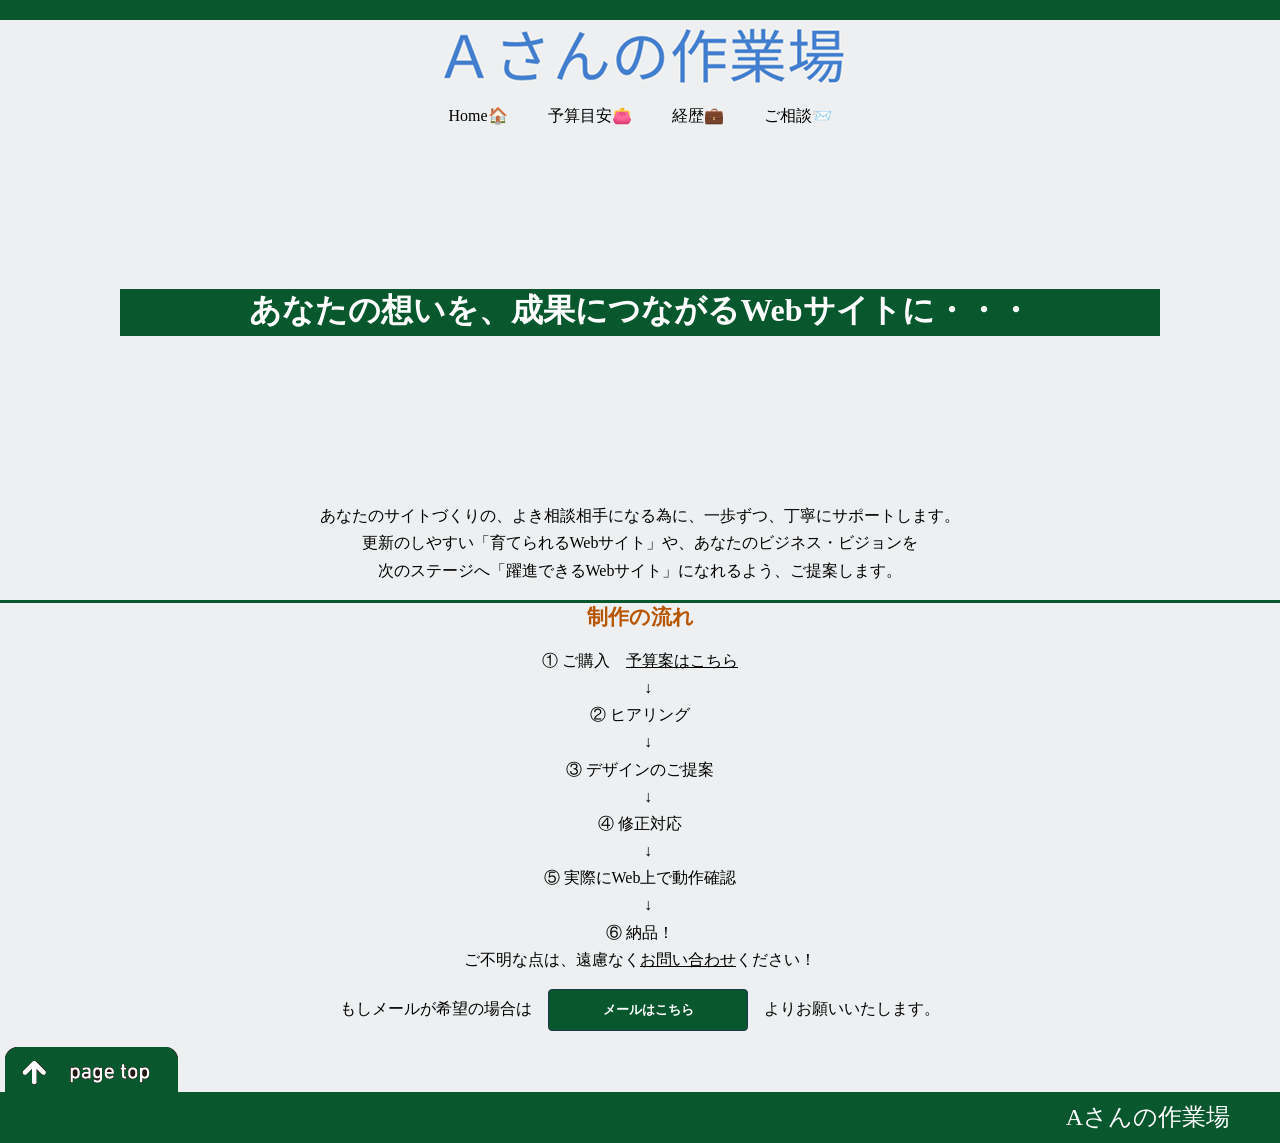
==== HTML_INDIVIDUAL_EXERCISE/index.html @ 6c1e4442 "Clean history" ====
<!DOCTYPE html>
<html>
<!--
⡀⡀⡀⡀⡀⡀⡀⡀⡀⡀⡀⡀⡀⡀⡀⡀⡀⡀⡀⡀⡀⡀⡀⡀⡀⡀⡀⡀⣄⡀⡀⡀⡀⡀⡀⡀⡀⡀⡀⡀⡀⡀⡀⡀⡀⡀⡀⡀⡀⡀⡀⡀⡀⡀⡀⡀⡀⡀⡀⡀⡀⡀⡀⡀⡀⡀⡀⡀⡀⡀⡀⡀⡀⡀⡀⡀⡀⡀⡀⡀⡀⡀⡀⡀⡀⡀⡀⡀⡀⡀⡀⡀⡀⡀⡀⡀⡀⡀⡀⡀⡀⡀⡀⡀⡀⡀⡀⡀⡀⡀⡀⡀⡀⡀⡀⡀⡀⡀
⣤⣤⡀⡀⡀⡀⡀⡀⡀⡀⡀⡀⡀⡀⡀⡀⡀⡀⡀⡀⡀⡀⡀⡀⡀⡀⣴⣄⠹⣷⡀⡀⡀⡀⡀⡀⢲⣶⡀⡀⡀⡀⡀⡀⡀⡀⡀⡀⡀⡀⡀⡀⡀⡀⡀⡀⡀⡀⣰⣷⡀⡀⡀⡀⡀⡀⡀⡀⡀⡀⡀⡀⢸⣿⡀⡀⡀⡀⣠⠈⢿⣆⡀⡀⡀⡀⡀⡀⡀⡀⡀⢿⣧⡀⡀⡀⡀⡀⡀⡀⡀⡀⡀⡀⡀⡀⡀⡀⡀⡀⡀⡀⡀⡀⡀⡀⡀⡀
⣿⣿⡀⡀⡀⡀⡀⡀⡀⡀⡀⡀⡀⡀⡀⡀⡀⢸⣿⣿⣿⣿⣿⣿⣿⡷⡀⢻⣦⠈⡀⡀⡀⡀⡀⡀⠈⣿⡀⡀⡀⡀⡀⡀⡀⡀⡀⡀⡀⡀⡀⡀⡀⡀⡀⡀⡀⣴⡿⠁⡀⡀⡀⡀⡀⡀⡀⡀⡀⡀⡀⡀⣿⣇⣀⣠⡀⡀⠈⣿⡄⠛⡀⡀⡀⡀⡀⡀⡀⡀⡀⡀⣿⣆⣀⣤⣶⣿⠄⡀⡀⡀⡀⡀⣶⡆⡀⡀⡀⡀⡀⡀⡀⢀⡀⡀⡀⡀
⣿⣿⡀⡀⡀⡀⡀⡀⡀⡀⡀⡀⡀⡀⡀⡀⡀⡀⡀⡀⢀⣴⡿⠋⡀⡀⡀⡀⡀⡀⡀⡀⡀⡀⡀⡀⡀⢻⣧⡀⡀⡀⣀⣤⡀⡀⡀⡀⡀⡀⡀⡀⡀⡀⡀⣠⣿⠟⡀⡀⡀⡀⡀⡀⡀⡀⡀⡀⠿⠿⠿⢿⣿⠛⠛⠉⡀⡀⡀⡀⡀⡀⡀⡀⡀⡀⠰⣶⣶⣶⣾⣿⠿⣿⡟⠉⡀⡀⡀⡀⡀⡀⡀⡀⣿⡇⡀⡀⡀⡀⡀⡀⡀⢿⣷⡀⡀⡀
⣿⣿⡀⡀⡀⡀⡀⡀⡀⡀⡀⡀⡀⡀⡀⡀⡀⡀⡀⡀⠈⠁⡀⡀⡀⡀⡀⡀⡀⡀⡀⡀⡀⡀⡀⡀⡀⡀⣿⣤⣾⣿⠟⠋⠁⡀⡀⡀⡀⡀⡀⡀⡀⣠⣾⠟⡀⡀⡀⡀⡀⡀⡀⡀⡀⡀⡀⡀⡀⡀⡀⣾⡏⡀⡀⣀⣤⣤⣶⣶⣶⡀⡀⡀⡀⡀⡀⡀⡀⡀⡀⡀⡀⠘⣿⡄⡀⡀⡀⡀⡀⡀⡀⡀⣿⡇⡀⡀⡀⡀⡀⡀⡀⡀⢻⣷⡀⡀
⣿⣿⡀⡀⡀⡀⡀⡀⡀⡀⡀⡀⡀⡀⡀⡀⡀⡀⡀⡀⡀⡀⡀⡀⡀⡀⡀⡀⡀⡀⡀⡀⡀⡀⡀⡀⣤⣿⠿⠋⡀⡀⡀⡀⡀⡀⡀⡀⡀⡀⡀⡀⡀⣿⣇⡀⡀⡀⡀⡀⡀⡀⡀⡀⡀⡀⡀⡀⡀⡀⢠⣿⡀⡀⡀⠋⠉⠁⡀⡀⡀⡀⡀⡀⡀⡀⡀⡀⡀⡀⣀⣀⣀⣀⠈⣿⣄⡀⡀⡀⡀⡀⡀⡀⣿⣧⡀⡀⡀⡀⡀⡀⡀⡀⡀⢿⣷⡀
⣿⣿⡀⡀⡀⡀⡀⡀⡀⢀⡀⡀⡀⡀⡀⡀⣰⡿⡀⡀⡀⡀⡀⡀⡀⡀⡀⡀⡀⡀⡀⡀⡀⡀⢠⣿⠛⡀⡀⡀⡀⡀⡀⡀⡀⡀⡀⡀⡀⡀⡀⡀⡀⡀⠻⣿⣄⡀⡀⡀⡀⡀⡀⡀⡀⡀⡀⡀⡀⡀⣿⠇⡀⡀⡀⡀⡀⡀⡀⡀⡀⡀⡀⡀⡀⡀⡀⡀⣾⡿⠛⠛⠛⠛⠿⢿⣿⡦⡀⡀⡀⡀⡀⡀⢸⣿⡀⡀⡀⢠⡀⡀⡀⡀⡀⡀⣿⡆
⣿⣿⡀⡀⡀⡀⡀⡀⢠⣿⠏⡀⡀⡀⡀⡀⣿⡇⡀⡀⡀⡀⡀⡀⡀⡀⡀⡀⡀⡀⡀⡀⡀⡀⣿⡇⡀⡀⡀⡀⡀⡀⡀⡀⡀⡀⡀⡀⡀⡀⡀⡀⡀⡀⡀⠈⢿⣷⡀⡀⡀⡀⡀⡀⡀⡀⡀⡀⡀⣼⡿⡀⡀⡀⣶⡀⡀⡀⡀⡀⡀⡀⡀⡀⡀⡀⡀⢸⣟⡀⡀⡀⡀⡀⡀⡀⡀⡀⡀⡀⡀⡀⡀⡀⡀⣿⣆⡀⡀⣿⠏⡀⡀⡀⡀⡀⡀⡀
⢹⣿⡀⡀⡀⡀⣀⣶⡿⠁⡀⡀⡀⡀⡀⡀⠈⠿⣷⣶⣤⣤⣤⣤⣤⣶⣶⡀⡀⡀⡀⡀⡀⡀⠻⣿⣄⣀⡀⡀⡀⡀⣀⣀⣤⡀⡀⡀⡀⡀⡀⡀⡀⡀⡀⡀⡀⠙⣿⣦⡀⡀⡀⡀⡀⡀⡀⡀⣰⣿⠁⡀⡀⡀⠹⣿⣤⣀⣀⣀⣀⣤⡀⡀⡀⡀⡀⠘⣿⣤⣀⡀⡀⡀⡀⢀⡀⡀⡀⡀⡀⡀⡀⡀⡀⠈⣿⣶⣿⠟⡀⡀⡀⡀⡀⡀⡀⡀
⡀⠙⠿⣿⣿⡿⠟⠉⡀⡀⡀⡀⡀⡀⡀⡀⡀⡀⡀⡀⠉⠉⠉⠉⠉⠉⡀⡀⡀⡀⡀⡀⡀⡀⡀⠈⠛⠛⠿⠿⠿⠿⠟⠛⠋⡀⡀⡀⡀⡀⡀⡀⡀⡀⡀⡀⡀⡀⠈⢿⠃⡀⡀⡀⡀⡀⡀⡀⠉⠃⡀⡀⡀⡀⡀⡀⠉⠛⠛⠛⠛⠉⡀⡀⡀⡀⡀⡀⡀⠉⠛⠿⠿⠿⠿⠟⡀⡀⡀⡀⡀⡀⡀⡀⡀⡀⡀⠉⠁⡀⡀⡀⡀⡀⡀⡀⡀⡀
⡀⡀⡀⡀⡀⡀⡀⡀⡀⡀⡀⡀⡀⡀⡀⡀⡀⡀⡀⡀⡀⡀⡀⡀⡀⡀⡀⡀⡀⡀⡀⡀⡀⡀⡀⡀⡀⡀⡀⡀⡀⡀⡀⡀⡀⡀⡀⡀⡀⡀⡀⡀⡀⡀⡀⡀⡀⡀⡀⡀⡀⡀⡀⡀⡀⡀⡀⡀⡀⡀⡀⡀⡀⡀⡀⡀⡀⡀⡀⡀⡀⡀⡀⡀⡀⡀⡀⡀⡀⡀⡀⡀⡀⡀⡀⡀⡀⡀⡀⡀⡀⡀⡀⡀⡀⡀⡀⡀⡀⡀⡀⡀⡀⡀⡀⡀⡀⡀
⡀⡀⡀⡀⡀⡀⡀⡀⡀⡀⡀⡀⡀⡀⡀⡀⡀⡀⡀⡀⡀⡀⡀⡀⡀⡀⡀⡀⡀⡀⡀⡀⡀⡀⡀⡀⡀⡀⡀⡀⡀⡀⡀⡀⡀⡀⡀⡀⡀⡀⡀⡀⡀⡀⡀⡀⡀⡀⡀⡀⡀⡀⡀⡀⡀⡀⡀⡀⡀⡀⡀⡀⡀⡀⡀⡀⡀⡀⡀⡀⡀⡀⡀⡀⡀⡀⡀⡀⡀⡀⡀⡀⡀⡀⡀⡀⡀⡀⡀⡀⡀⡀⡀⡀⡀⡀⡀⡀⡀⡀⡀⡀⡀⡀⡀⡀⡀⡀
-->

<head>
    <meta charset="UTF-8">
    <title>サイト作成は、Ａさんまで&#129304;</title>
    <link rel="stylesheet" href="./CSS/A-style.css">
    <link rel="icon" href="./images/favicon.ico">
</head>

<body id="top">
    <!-- ヘッダー -->
    <div class="a-top">
        <a href=" index.html"><img src="./images/a-top.png" alt="Aさんの作業場"></a>
    </div>
    <div>
        <nav class="nav">
            <li><a href="index.html">Home&#127968;</a></li>
            <li><a href="money.html">予算目安&#128091;</a></li>
            <li><a href="career.html">経歴&#128188;</a></li>
            <li><a href="consult.html">ご相談&#128232;</a></li>
        </nav>
    </div>
    <!-- ヘッダーここまで -->
    <div class="hero index">
        <h1 class="message" style="background-color:#08572d;">あなたの想いを、成果につながるWebサイトに・・・</h1>
    </div>
    <!-- メイン -->
    <main>
        <p class="top-message">
            あなたのサイトづくりの、よき相談相手になる為に、一歩ずつ、丁寧にサポートします。<br>更新のしやすい「育てられるWebサイト」や、あなたのビジネス・ビジョンを<br>次のステージへ「躍進できるWebサイト」になれるよう、ご提案します。
        </p>
        <div class="explanation">
            <h3>制作の流れ</h3>
            <p>① ご購入　<u><a href="money.html">予算案はこちら</a></u><br>
                　↓<br>
                ② ヒアリング<br>
                　↓<br>
                ③ デザインのご提案<br>
                　↓<br>
                ④ 修正対応<br>
                　↓<br>
                ⑤ 実際にWeb上で動作確認<br>
                　↓<br>
                ⑥ 納品！<br>
                ご不明な点は、遠慮なく<u><a href="consult.html">お問い合わせ</a></u>ください！</p>
            <p>もしメールが希望の場合は　<a href="mailto:tentative@example.com"
                    style="background-color:#08572d;border:1px solid #1e3650;border-radius:4px;color:#ffffff;display:inline-block;font-family:sans-serif;font-size:13px;font-weight:bold;line-height:40px;text-align:center;text-decoration:none;width:200px;-webkit-text-size-adjust:none;">メールはこちら</a>　よりお願いいたします。
            </p>
        </div>
    </main>
    <!-- メインここまで -->

    <!-- フッター -->
    <footer>
        <div class="gotop">
            <a href="#top"><img src="images/junp.png" alt="トップページへ戻る"></a>
        </div>
        <p class="copyright">Aさんの作業場</p>
    </footer>
    <!-- フッターここまで -->
</body>

</html>
---- HTML_INDIVIDUAL_EXERCISE/CSS/A-style.css ----
/* すべてのページに適応される設定 */
html {
    font-size: 16px;
    font-family: YuGothic;
}

* {
    box-sizing: border-box;
    background-color: #edeff0;
}

body {
    margin: 0 0 0 0;
}

p,
li,
td {
    line-height: 1.7;
}

a:link {
    color: rgb(0, 0, 0);
    text-decoration: none;
}

a:visited {
    color: rgb(0, 0, 0);
    text-decoration: none;
}

a:hover {
    color: #08572d;
    text-decoration: underline;
}

a:active {
    color: #08572d;
    text-decoration: underline;
}

/* すべてのページに適応 - ヘッダー */
.a-top {
    margin: 0 0 0 0;
    border-top: 20px solid #08572d;
    padding-top: 5px;
    padding-bottom: 0;
    text-align: center;
}

.nav {
    margin: 0 0 0 0;
    padding: 10px;
    list-style-type: none;
    display: flex;
    justify-content: center;
    gap: 40px;
}

/* すべてのページに適応 - ヒーロー */
.hero {
    padding: 20px 0;
    background-repeat: no-repeat;
    background-position: center;
    background-size: cover;
    color: #FFFFFF;
    text-align: center;
}

.hero.index {
    color: #ffffff;
    padding: 30px 0;
    background-image: url(../images/hero-index.jpg);
}

.hero.money {
    background-image: url(../images/hero-money.jpg);
}

.hero.career {
    background-image: url(../images/hero-career.jpg);
}

.hero.consult {
    background-image: url(../images/hero-consult.jpg);
}

.hero.send {
    background-image: url(../images/Thankyou.png);
}

/* すべてのページに適応 ‐ メイン */
.message {
    margin: 120px;
    padding-bottom: 3px;
}

main h3 {
    margin: 10px 0 0 0;
    border-top: 3px solid #08572d;
    padding: 0 0 0 0;
    color: #b75500;
    font-size: 1.3rem;
}

.Note {
    font-size: 0.6rem;
    text-align: right;
}

/* すべてのページに適応 ‐ フッター */
.gotop {
    text-align: left;
    margin-left: 5px;
    display: flex;
    height: 40px;
}

.copyright {
    margin-top: 5px;
    margin-bottom: 0;
    padding-top: 5px;
    padding-bottom: 5px;
    padding-right: 50PX;
    background-color: #08572d;
    color: #FFFFFF;
    text-align: right;
    font-size: 1.5rem;
}

/* 個別スタイル */

/* index.html */
.top-message {
    text-align: center;
}

.explanation {
    text-align: center;
}

/* career.html */
.careere-table {
    width: 1000px;
    height: 400px;
    display: flex;
    align-items: center;
    justify-content: center;
    margin-left: auto;
    margin-right: auto;
}

.careerexplanation {
    border-collapse: collapse;
    text-align: left;
}

.careerexplanation th,
.careerexplanation td {
    border: 2px solid #08572d;
    padding: 30px;
}

.careerexplanation th {
    width: 300px;
    text-align: center;
    vertical-align: middle;
    padding: 10px;
}

/* send.html */
.sendcomment {
    margin: 10px 0 0 0;
    border-top: 3px solid #08572d;
    padding: 0 0 0 0;
    color: #000000;
    font-size: 1.1rem;
    text-align: center;
}

/* consult.html */
form {
    margin: 0 auto;
    max-width: 640px;
}

input {
    border: 2px #08572d solid;
}

input[type="text"],
textarea {
    padding: 6px;
    width: 100%;
    font-size: 1rem;
}

input[type="submit"] {
    border: none;
    padding: 20px;
    width: 200px;
    background-color: #08572d;
    color: #ffffff;
    font-size: 1rem;
}

textarea {
    border: 2px #08572d solid;
    height: 140px;
}

.submit {
    text-align: center;
}

.supplement {
    font-size: 0.8rem;
}

.select {
    border: 2px #08572d solid;
}

/* money.html */
.items {
    display: grid;
    grid-template-columns: 1fr 1fr;
    gap: 20px;
}

span.amount {
    color: #dc7602;
}

.Budgetinformation {
    width: 800px;
    margin-left: auto;
    margin-right: auto;
    font-weight: bold;
}
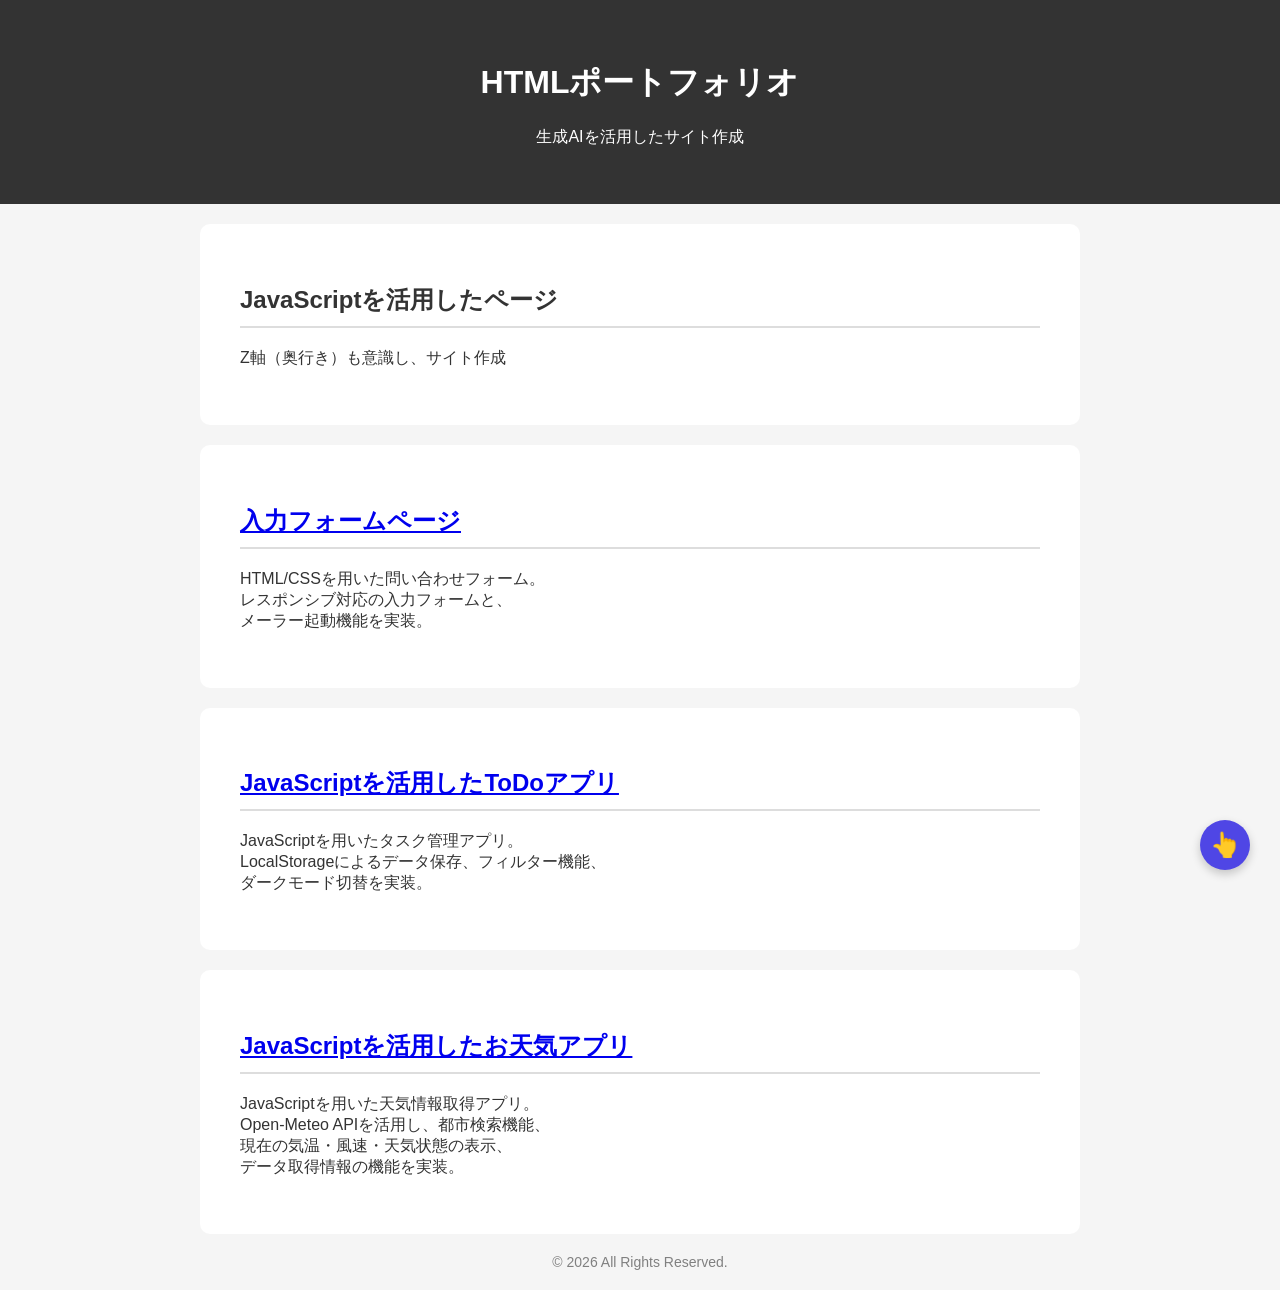
==== commit 09859465: "HTMLデータ変更" ====
--- a/HTML_INDIVIDUAL_EXERCISE/index.html
+++ b/HTML_INDIVIDUAL_EXERCISE/index.html
@@ -1,78 +1,54 @@
 <!DOCTYPE html>
-<html>
-<!--
-⡀⡀⡀⡀⡀⡀⡀⡀⡀⡀⡀⡀⡀⡀⡀⡀⡀⡀⡀⡀⡀⡀⡀⡀⡀⡀⡀⡀⣄⡀⡀⡀⡀⡀⡀⡀⡀⡀⡀⡀⡀⡀⡀⡀⡀⡀⡀⡀⡀⡀⡀⡀⡀⡀⡀⡀⡀⡀⡀⡀⡀⡀⡀⡀⡀⡀⡀⡀⡀⡀⡀⡀⡀⡀⡀⡀⡀⡀⡀⡀⡀⡀⡀⡀⡀⡀⡀⡀⡀⡀⡀⡀⡀⡀⡀⡀⡀⡀⡀⡀⡀⡀⡀⡀⡀⡀⡀⡀⡀⡀⡀⡀⡀⡀⡀⡀⡀⡀
-⣤⣤⡀⡀⡀⡀⡀⡀⡀⡀⡀⡀⡀⡀⡀⡀⡀⡀⡀⡀⡀⡀⡀⡀⡀⡀⣴⣄⠹⣷⡀⡀⡀⡀⡀⡀⢲⣶⡀⡀⡀⡀⡀⡀⡀⡀⡀⡀⡀⡀⡀⡀⡀⡀⡀⡀⡀⡀⣰⣷⡀⡀⡀⡀⡀⡀⡀⡀⡀⡀⡀⡀⢸⣿⡀⡀⡀⡀⣠⠈⢿⣆⡀⡀⡀⡀⡀⡀⡀⡀⡀⢿⣧⡀⡀⡀⡀⡀⡀⡀⡀⡀⡀⡀⡀⡀⡀⡀⡀⡀⡀⡀⡀⡀⡀⡀⡀⡀
-⣿⣿⡀⡀⡀⡀⡀⡀⡀⡀⡀⡀⡀⡀⡀⡀⡀⢸⣿⣿⣿⣿⣿⣿⣿⡷⡀⢻⣦⠈⡀⡀⡀⡀⡀⡀⠈⣿⡀⡀⡀⡀⡀⡀⡀⡀⡀⡀⡀⡀⡀⡀⡀⡀⡀⡀⡀⣴⡿⠁⡀⡀⡀⡀⡀⡀⡀⡀⡀⡀⡀⡀⣿⣇⣀⣠⡀⡀⠈⣿⡄⠛⡀⡀⡀⡀⡀⡀⡀⡀⡀⡀⣿⣆⣀⣤⣶⣿⠄⡀⡀⡀⡀⡀⣶⡆⡀⡀⡀⡀⡀⡀⡀⢀⡀⡀⡀⡀
-⣿⣿⡀⡀⡀⡀⡀⡀⡀⡀⡀⡀⡀⡀⡀⡀⡀⡀⡀⡀⢀⣴⡿⠋⡀⡀⡀⡀⡀⡀⡀⡀⡀⡀⡀⡀⡀⢻⣧⡀⡀⡀⣀⣤⡀⡀⡀⡀⡀⡀⡀⡀⡀⡀⡀⣠⣿⠟⡀⡀⡀⡀⡀⡀⡀⡀⡀⡀⠿⠿⠿⢿⣿⠛⠛⠉⡀⡀⡀⡀⡀⡀⡀⡀⡀⡀⠰⣶⣶⣶⣾⣿⠿⣿⡟⠉⡀⡀⡀⡀⡀⡀⡀⡀⣿⡇⡀⡀⡀⡀⡀⡀⡀⢿⣷⡀⡀⡀
-⣿⣿⡀⡀⡀⡀⡀⡀⡀⡀⡀⡀⡀⡀⡀⡀⡀⡀⡀⡀⠈⠁⡀⡀⡀⡀⡀⡀⡀⡀⡀⡀⡀⡀⡀⡀⡀⡀⣿⣤⣾⣿⠟⠋⠁⡀⡀⡀⡀⡀⡀⡀⡀⣠⣾⠟⡀⡀⡀⡀⡀⡀⡀⡀⡀⡀⡀⡀⡀⡀⡀⣾⡏⡀⡀⣀⣤⣤⣶⣶⣶⡀⡀⡀⡀⡀⡀⡀⡀⡀⡀⡀⡀⠘⣿⡄⡀⡀⡀⡀⡀⡀⡀⡀⣿⡇⡀⡀⡀⡀⡀⡀⡀⡀⢻⣷⡀⡀
-⣿⣿⡀⡀⡀⡀⡀⡀⡀⡀⡀⡀⡀⡀⡀⡀⡀⡀⡀⡀⡀⡀⡀⡀⡀⡀⡀⡀⡀⡀⡀⡀⡀⡀⡀⡀⣤⣿⠿⠋⡀⡀⡀⡀⡀⡀⡀⡀⡀⡀⡀⡀⡀⣿⣇⡀⡀⡀⡀⡀⡀⡀⡀⡀⡀⡀⡀⡀⡀⡀⢠⣿⡀⡀⡀⠋⠉⠁⡀⡀⡀⡀⡀⡀⡀⡀⡀⡀⡀⡀⣀⣀⣀⣀⠈⣿⣄⡀⡀⡀⡀⡀⡀⡀⣿⣧⡀⡀⡀⡀⡀⡀⡀⡀⡀⢿⣷⡀
-⣿⣿⡀⡀⡀⡀⡀⡀⡀⢀⡀⡀⡀⡀⡀⡀⣰⡿⡀⡀⡀⡀⡀⡀⡀⡀⡀⡀⡀⡀⡀⡀⡀⡀⢠⣿⠛⡀⡀⡀⡀⡀⡀⡀⡀⡀⡀⡀⡀⡀⡀⡀⡀⡀⠻⣿⣄⡀⡀⡀⡀⡀⡀⡀⡀⡀⡀⡀⡀⡀⣿⠇⡀⡀⡀⡀⡀⡀⡀⡀⡀⡀⡀⡀⡀⡀⡀⡀⣾⡿⠛⠛⠛⠛⠿⢿⣿⡦⡀⡀⡀⡀⡀⡀⢸⣿⡀⡀⡀⢠⡀⡀⡀⡀⡀⡀⣿⡆
-⣿⣿⡀⡀⡀⡀⡀⡀⢠⣿⠏⡀⡀⡀⡀⡀⣿⡇⡀⡀⡀⡀⡀⡀⡀⡀⡀⡀⡀⡀⡀⡀⡀⡀⣿⡇⡀⡀⡀⡀⡀⡀⡀⡀⡀⡀⡀⡀⡀⡀⡀⡀⡀⡀⡀⠈⢿⣷⡀⡀⡀⡀⡀⡀⡀⡀⡀⡀⡀⣼⡿⡀⡀⡀⣶⡀⡀⡀⡀⡀⡀⡀⡀⡀⡀⡀⡀⢸⣟⡀⡀⡀⡀⡀⡀⡀⡀⡀⡀⡀⡀⡀⡀⡀⡀⣿⣆⡀⡀⣿⠏⡀⡀⡀⡀⡀⡀⡀
-⢹⣿⡀⡀⡀⡀⣀⣶⡿⠁⡀⡀⡀⡀⡀⡀⠈⠿⣷⣶⣤⣤⣤⣤⣤⣶⣶⡀⡀⡀⡀⡀⡀⡀⠻⣿⣄⣀⡀⡀⡀⡀⣀⣀⣤⡀⡀⡀⡀⡀⡀⡀⡀⡀⡀⡀⡀⠙⣿⣦⡀⡀⡀⡀⡀⡀⡀⡀⣰⣿⠁⡀⡀⡀⠹⣿⣤⣀⣀⣀⣀⣤⡀⡀⡀⡀⡀⠘⣿⣤⣀⡀⡀⡀⡀⢀⡀⡀⡀⡀⡀⡀⡀⡀⡀⠈⣿⣶⣿⠟⡀⡀⡀⡀⡀⡀⡀⡀
-⡀⠙⠿⣿⣿⡿⠟⠉⡀⡀⡀⡀⡀⡀⡀⡀⡀⡀⡀⡀⠉⠉⠉⠉⠉⠉⡀⡀⡀⡀⡀⡀⡀⡀⡀⠈⠛⠛⠿⠿⠿⠿⠟⠛⠋⡀⡀⡀⡀⡀⡀⡀⡀⡀⡀⡀⡀⡀⠈⢿⠃⡀⡀⡀⡀⡀⡀⡀⠉⠃⡀⡀⡀⡀⡀⡀⠉⠛⠛⠛⠛⠉⡀⡀⡀⡀⡀⡀⡀⠉⠛⠿⠿⠿⠿⠟⡀⡀⡀⡀⡀⡀⡀⡀⡀⡀⡀⠉⠁⡀⡀⡀⡀⡀⡀⡀⡀⡀
-⡀⡀⡀⡀⡀⡀⡀⡀⡀⡀⡀⡀⡀⡀⡀⡀⡀⡀⡀⡀⡀⡀⡀⡀⡀⡀⡀⡀⡀⡀⡀⡀⡀⡀⡀⡀⡀⡀⡀⡀⡀⡀⡀⡀⡀⡀⡀⡀⡀⡀⡀⡀⡀⡀⡀⡀⡀⡀⡀⡀⡀⡀⡀⡀⡀⡀⡀⡀⡀⡀⡀⡀⡀⡀⡀⡀⡀⡀⡀⡀⡀⡀⡀⡀⡀⡀⡀⡀⡀⡀⡀⡀⡀⡀⡀⡀⡀⡀⡀⡀⡀⡀⡀⡀⡀⡀⡀⡀⡀⡀⡀⡀⡀⡀⡀⡀⡀⡀
-⡀⡀⡀⡀⡀⡀⡀⡀⡀⡀⡀⡀⡀⡀⡀⡀⡀⡀⡀⡀⡀⡀⡀⡀⡀⡀⡀⡀⡀⡀⡀⡀⡀⡀⡀⡀⡀⡀⡀⡀⡀⡀⡀⡀⡀⡀⡀⡀⡀⡀⡀⡀⡀⡀⡀⡀⡀⡀⡀⡀⡀⡀⡀⡀⡀⡀⡀⡀⡀⡀⡀⡀⡀⡀⡀⡀⡀⡀⡀⡀⡀⡀⡀⡀⡀⡀⡀⡀⡀⡀⡀⡀⡀⡀⡀⡀⡀⡀⡀⡀⡀⡀⡀⡀⡀⡀⡀⡀⡀⡀⡀⡀⡀⡀⡀⡀⡀⡀
--->
+<html lang="ja">
 
 <head>
     <meta charset="UTF-8">
-    <title>サイト作成は、Ａさんまで&#129304;</title>
-    <link rel="stylesheet" href="./CSS/A-style.css">
-    <link rel="icon" href="./images/favicon.ico">
+    <title>HTMLポートフォリオ</title>
+    <link rel="stylesheet" href="CSS/style.css">
+    <link rel="icon"
+        href="data:image/svg+xml,<svg xmlns=%22http://www.w3.org/2000/svg%22 viewBox=%220 0 100 100%22><text y=%22.9em%22 font-size=%2290%22>💮</text></svg>">
 </head>
 
-<body id="top">
-    <!-- ヘッダー -->
-    <div class="a-top">
-        <a href=" index.html"><img src="./images/a-top.png" alt="Aさんの作業場"></a>
-    </div>
-    <div>
-        <nav class="nav">
-            <li><a href="index.html">Home&#127968;</a></li>
-            <li><a href="money.html">予算目安&#128091;</a></li>
-            <li><a href="career.html">経歴&#128188;</a></li>
-            <li><a href="consult.html">ご相談&#128232;</a></li>
-        </nav>
-    </div>
-    <!-- ヘッダーここまで -->
-    <div class="hero index">
-        <h1 class="message" style="background-color:#08572d;">あなたの想いを、成果につながるWebサイトに・・・</h1>
-    </div>
-    <!-- メイン -->
-    <main>
-        <p class="top-message">
-            あなたのサイトづくりの、よき相談相手になる為に、一歩ずつ、丁寧にサポートします。<br>更新のしやすい「育てられるWebサイト」や、あなたのビジネス・ビジョンを<br>次のステージへ「躍進できるWebサイト」になれるよう、ご提案します。
-        </p>
-        <div class="explanation">
-            <h3>制作の流れ</h3>
-            <p>① ご購入　<u><a href="money.html">予算案はこちら</a></u><br>
-                　↓<br>
-                ② ヒアリング<br>
-                　↓<br>
-                ③ デザインのご提案<br>
-                　↓<br>
-                ④ 修正対応<br>
-                　↓<br>
-                ⑤ 実際にWeb上で動作確認<br>
-                　↓<br>
-                ⑥ 納品！<br>
-                ご不明な点は、遠慮なく<u><a href="consult.html">お問い合わせ</a></u>ください！</p>
-            <p>もしメールが希望の場合は　<a href="mailto:tentative@example.com"
-                    style="background-color:#08572d;border:1px solid #1e3650;border-radius:4px;color:#ffffff;display:inline-block;font-family:sans-serif;font-size:13px;font-weight:bold;line-height:40px;text-align:center;text-decoration:none;width:200px;-webkit-text-size-adjust:none;">メールはこちら</a>　よりお願いいたします。
-            </p>
-        </div>
-    </main>
-    <!-- メインここまで -->
+<body>
+    <header>
+        <h1>HTMLポートフォリオ</h1>
+        <p>生成AIを活用したサイト作成</p>
+    </header>
 
-    <!-- フッター -->
+    <a href="#" class="back-to-top">👆</a>
+    <!-- href="#"は、ページ先頭を指す -->
+
+    <section>
+        <h2>JavaScriptを活用したページ</h2>
+        <p>Z軸（奥行き）も意識し、サイト作成</p>
+    </section>
+
+    <section>
+        <h2><a href="contact.html">入力フォームページ</a></h2>
+        <p>HTML/CSSを用いた問い合わせフォーム。<br>
+            レスポンシブ対応の入力フォームと、<br>
+            メーラー起動機能を実装。</p>
+    </section>
+
+    <section>
+        <h2><a href="todo.html">JavaScriptを活用したToDoアプリ</a></h2>
+        <p>JavaScriptを用いたタスク管理アプリ。<br>
+            LocalStorageによるデータ保存、フィルター機能、<br>
+            ダークモード切替を実装。</p>
+    </section>
+
+    <section>
+        <h2><a href="weather.html">JavaScriptを活用したお天気アプリ</a></h2>
+        <p>JavaScriptを用いた天気情報取得アプリ。<br>
+            Open-Meteo APIを活用し、都市検索機能、<br>
+            現在の気温・風速・天気状態の表示、<br>
+            データ取得情報の機能を実装。</p>
+    </section>
+
     <footer>
-        <div class="gotop">
-            <a href="#top"><img src="images/junp.png" alt="トップページへ戻る"></a>
-        </div>
-        <p class="copyright">Aさんの作業場</p>
+        &copy; 2026 All Rights Reserved.
     </footer>
-    <!-- フッターここまで -->
+
 </body>
 
 </html>
--- a/HTML_INDIVIDUAL_EXERCISE/CSS/style.css
+++ b/HTML_INDIVIDUAL_EXERCISE/CSS/style.css
@@ -0,0 +1,65 @@
+body {
+    font-family: Arial, sans-serif;
+    margin: 0;
+    background: #f5f5f5;
+    color: #333;
+}
+
+/* ヘッダー */
+header {
+    background: #333;
+    color: white;
+    padding: 40px;
+    text-align: center;
+    position: relative;
+}
+
+section {
+    padding: 40px;
+    max-width: 800px;
+    margin: auto;
+    background: white;
+    margin-top: 20px;
+    border-radius: 10px;
+}
+
+h2 {
+    border-bottom: 2px solid #ddd;
+    padding-bottom: 10px;
+}
+
+/* 上部に戻るアイコン設定 */
+.back-to-top {
+    position: fixed;
+    bottom: 30px;
+    right: 30px;
+
+    width: 50px;
+    height: 50px;
+
+    background: #4f46e5;
+    color: white;
+    text-decoration: none;
+
+    display: flex;
+    justify-content: center;
+    align-items: center;
+
+    border-radius: 50%;
+    font-size: 24px;
+
+    box-shadow: 0 4px 10px rgba(0, 0, 0, 0.2);
+    transition: 0.3s;
+}
+
+.back-to-top:hover {
+    opacity: 0.8;
+}
+
+/* フッター */
+footer {
+    text-align: center;
+    padding: 20px;
+    font-size: 14px;
+    color: gray;
+}
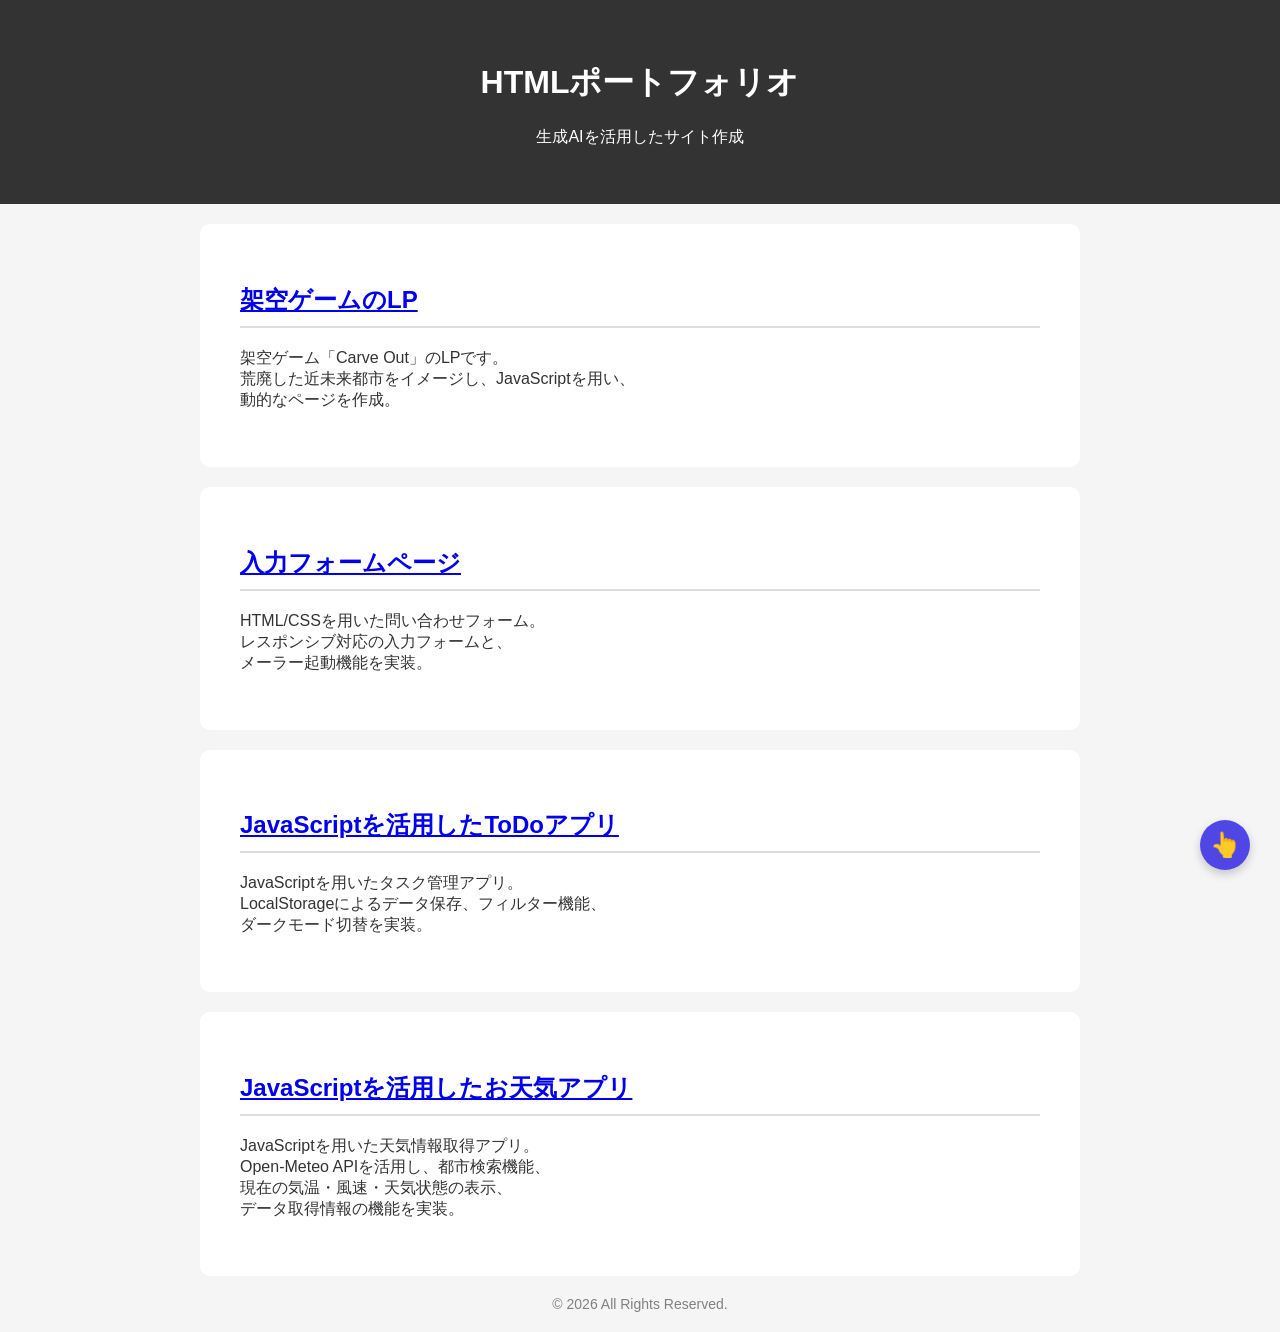
==== commit b6dc9a1c: "HTMLデータ変更" ====
--- a/HTML_INDIVIDUAL_EXERCISE/index.html
+++ b/HTML_INDIVIDUAL_EXERCISE/index.html
@@ -19,8 +19,11 @@
     <!-- href="#"は、ページ先頭を指す -->
 
     <section>
-        <h2>JavaScriptを活用したページ</h2>
-        <p>Z軸（奥行き）も意識し、サイト作成</p>
+        <h2><a href="game-lp.html">架空ゲームのLP</a></h2>
+        <p>架空ゲーム「Carve Out」のLPです。<br>
+            荒廃した近未来都市をイメージし、JavaScriptを用い、<br>
+            動的なページを作成。
+        </p>
     </section>
 
     <section>
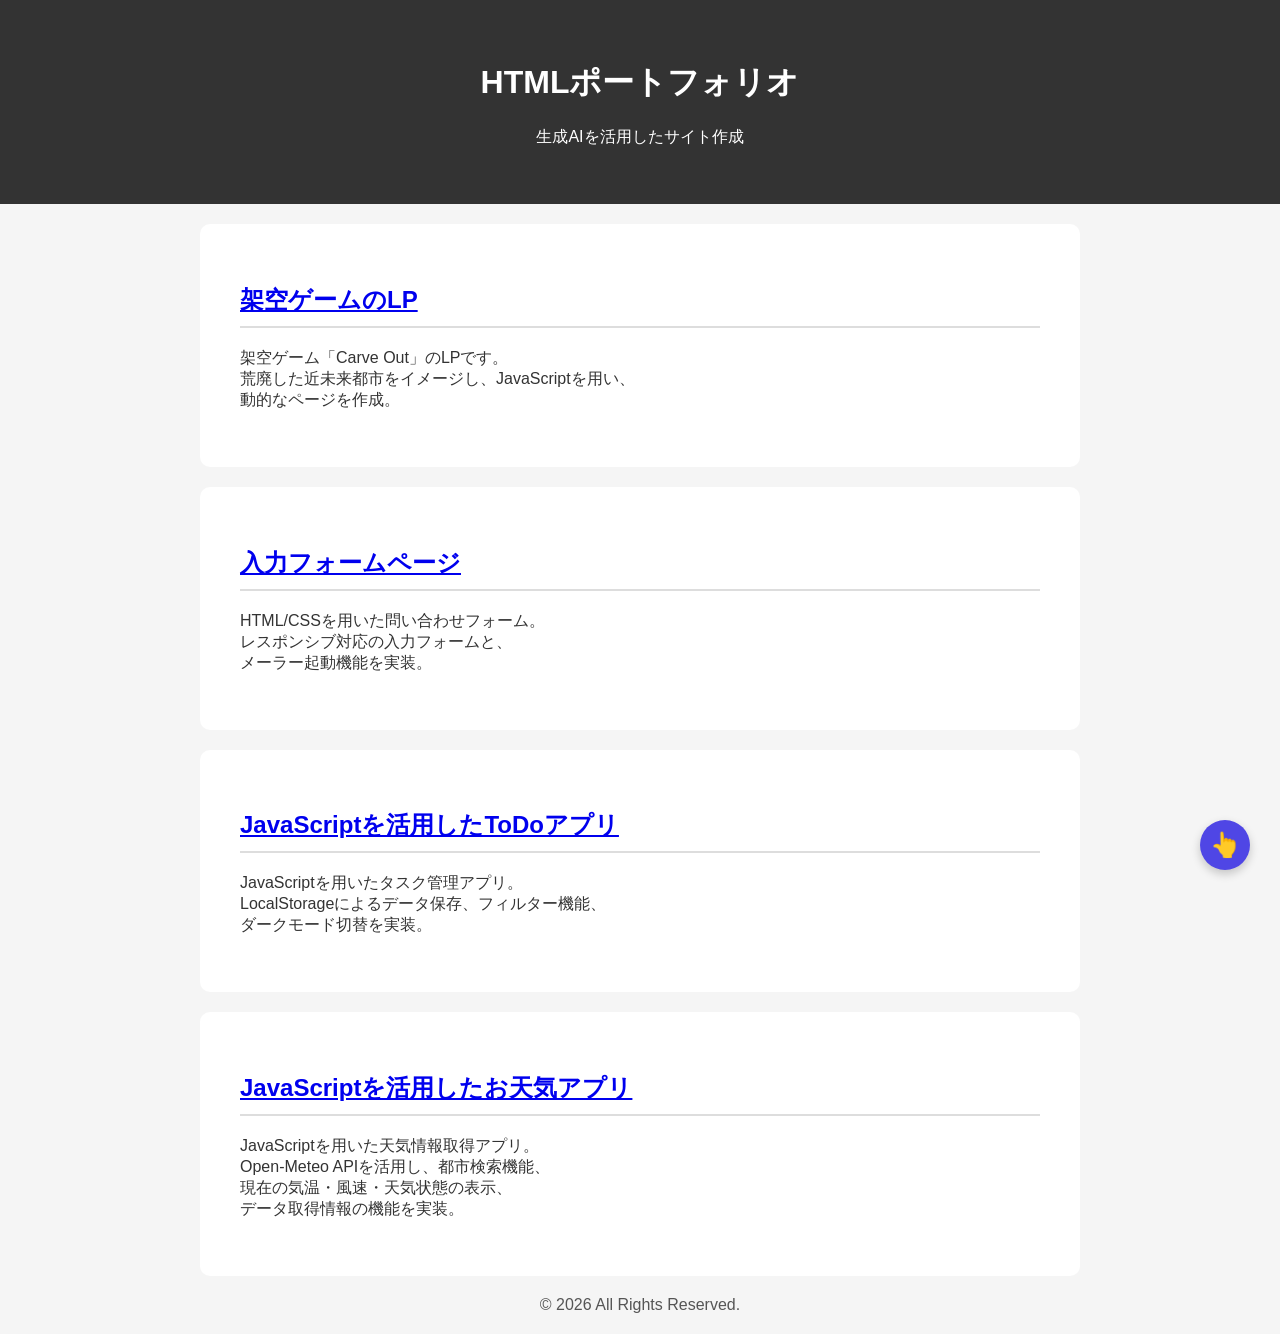
==== commit 41b8331a: "lighthouse指摘修正" ====
--- a/HTML_INDIVIDUAL_EXERCISE/index.html
+++ b/HTML_INDIVIDUAL_EXERCISE/index.html
@@ -3,8 +3,14 @@
 
 <head>
     <meta charset="UTF-8">
+    <meta name="author" content="K.I">
+    <!-- 作者情報 -->
+    <meta name="viewport" content="width=device-width, initial-scale=1.0">
+    <!-- 表示領域設定 -->
+    <meta name="description" content="Web development portfolio showcasing HTML, CSS and JavaScript projects.">
+    <!-- 情報の種類が、description（ページ説明） -->
     <title>HTMLポートフォリオ</title>
-    <link rel="stylesheet" href="CSS/style.css">
+    <link rel="stylesheet" href="css/style.css">
     <link rel="icon"
         href="data:image/svg+xml,<svg xmlns=%22http://www.w3.org/2000/svg%22 viewBox=%220 0 100 100%22><text y=%22.9em%22 font-size=%2290%22>💮</text></svg>">
 </head>
--- a/HTML_INDIVIDUAL_EXERCISE/css/style.css
+++ b/HTML_INDIVIDUAL_EXERCISE/css/style.css
@@ -0,0 +1,65 @@
+body {
+    font-family: Arial, sans-serif;
+    margin: 0;
+    background: #f5f5f5;
+    color: #333;
+}
+
+/* ヘッダー */
+header {
+    background: #333;
+    color: white;
+    padding: 40px;
+    text-align: center;
+    position: relative;
+}
+
+section {
+    padding: 40px;
+    max-width: 800px;
+    margin: auto;
+    background: white;
+    margin-top: 20px;
+    border-radius: 10px;
+}
+
+h2 {
+    border-bottom: 2px solid #ddd;
+    padding-bottom: 10px;
+}
+
+/* 上部に戻るアイコン設定 */
+.back-to-top {
+    position: fixed;
+    bottom: 30px;
+    right: 30px;
+
+    width: 50px;
+    height: 50px;
+
+    background: #4f46e5;
+    color: white;
+    text-decoration: none;
+
+    display: flex;
+    justify-content: center;
+    align-items: center;
+
+    border-radius: 50%;
+    font-size: 24px;
+
+    box-shadow: 0 4px 10px rgba(0, 0, 0, 0.2);
+    transition: 0.3s;
+}
+
+.back-to-top:hover {
+    opacity: 0.8;
+}
+
+/* フッター */
+footer {
+    text-align: center;
+    padding: 20px;
+    font-size: 16px;
+    color: #555;
+}
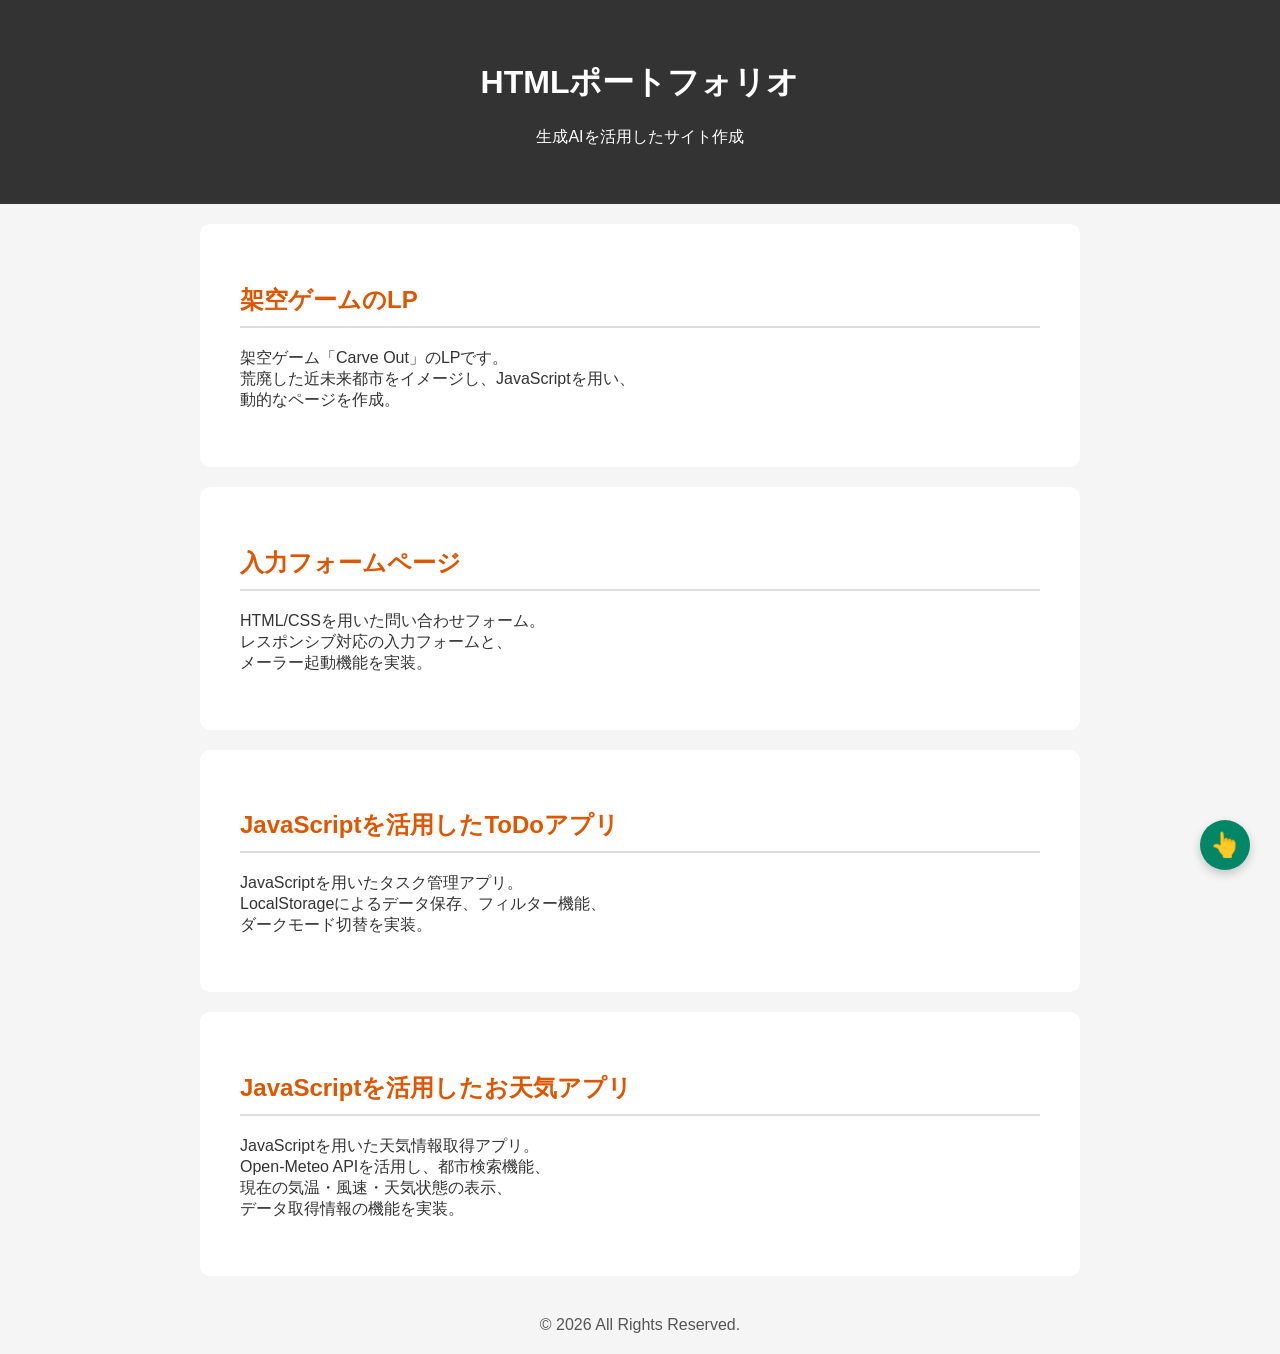
==== commit 67f3bf2f: "TODO修正完了" ====
--- a/HTML_INDIVIDUAL_EXERCISE/index.html
+++ b/HTML_INDIVIDUAL_EXERCISE/index.html
@@ -21,38 +21,40 @@
         <p>生成AIを活用したサイト作成</p>
     </header>
 
-    <a href="#" class="back-to-top">👆</a>
-    <!-- href="#"は、ページ先頭を指す -->
+    <a href="#" class="back-to-top" aria-label="ページ先頭へ戻る">👆</a>
+    <!-- href="#"は、ページ先頭を指す
+     スクリーンリーダー対象なので、aria-labelで、アクセシビリティが向上 -->
 
-    <section>
+    <article>
+        <!-- sectionはページの章立てに、articleは独立したコンテンツに使う -->
         <h2><a href="game-lp.html">架空ゲームのLP</a></h2>
         <p>架空ゲーム「Carve Out」のLPです。<br>
             荒廃した近未来都市をイメージし、JavaScriptを用い、<br>
             動的なページを作成。
         </p>
-    </section>
+    </article>
 
-    <section>
+    <article>
         <h2><a href="contact.html">入力フォームページ</a></h2>
         <p>HTML/CSSを用いた問い合わせフォーム。<br>
             レスポンシブ対応の入力フォームと、<br>
             メーラー起動機能を実装。</p>
-    </section>
+    </article>
 
-    <section>
+    <article>
         <h2><a href="todo.html">JavaScriptを活用したToDoアプリ</a></h2>
         <p>JavaScriptを用いたタスク管理アプリ。<br>
             LocalStorageによるデータ保存、フィルター機能、<br>
             ダークモード切替を実装。</p>
-    </section>
+    </article>
 
-    <section>
+    <article>
         <h2><a href="weather.html">JavaScriptを活用したお天気アプリ</a></h2>
         <p>JavaScriptを用いた天気情報取得アプリ。<br>
             Open-Meteo APIを活用し、都市検索機能、<br>
             現在の気温・風速・天気状態の表示、<br>
             データ取得情報の機能を実装。</p>
-    </section>
+    </article>
 
     <footer>
         &copy; 2026 All Rights Reserved.
--- a/HTML_INDIVIDUAL_EXERCISE/css/style.css
+++ b/HTML_INDIVIDUAL_EXERCISE/css/style.css
@@ -14,18 +14,26 @@
     position: relative;
 }
 
-section {
+article {
     padding: 40px;
     max-width: 800px;
-    margin: auto;
+    margin: 20px auto;
     background: white;
-    margin-top: 20px;
     border-radius: 10px;
 }
 
 h2 {
     border-bottom: 2px solid #ddd;
     padding-bottom: 10px;
+}
+
+h2 a {
+    color: #df5601;
+    text-decoration: none;
+}
+
+h2 a:hover {
+    text-decoration: underline;
 }
 
 /* 上部に戻るアイコン設定 */
@@ -37,7 +45,7 @@
     width: 50px;
     height: 50px;
 
-    background: #4f46e5;
+    background: #018667;
     color: white;
     text-decoration: none;
 
@@ -62,4 +70,28 @@
     padding: 20px;
     font-size: 16px;
     color: #555;
+}
+
+/* スマートフォン向け（画面幅600px以下） */
+@media (max-width: 600px) {
+    header {
+        padding: 20px;
+    }
+
+    article {
+        padding: 20px;
+        margin: 10px;
+    }
+
+    h2 {
+        font-size: 18px;
+    }
+
+    .back-to-top {
+        width: 40px;
+        height: 40px;
+        font-size: 18px;
+        bottom: 15px;
+        right: 15px;
+    }
 }
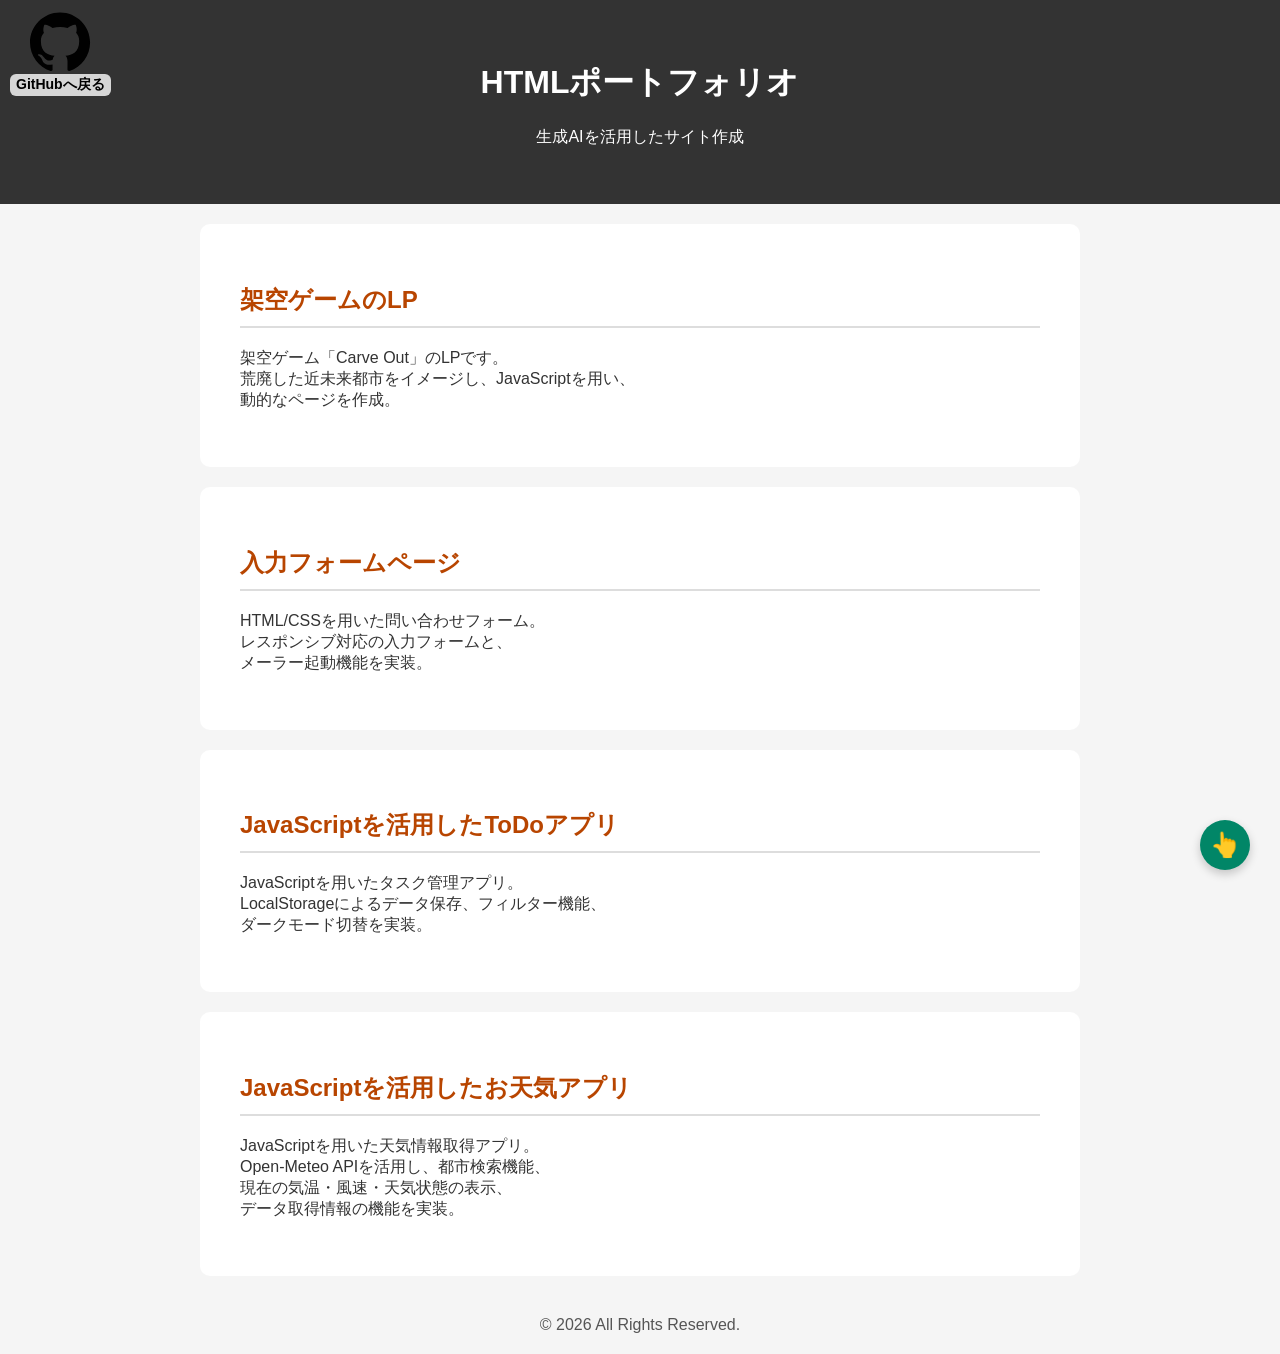
==== commit 95fcb7cf: "HTMLへGitHubへ戻るアイコン追加" ====
--- a/HTML_INDIVIDUAL_EXERCISE/index.html
+++ b/HTML_INDIVIDUAL_EXERCISE/index.html
@@ -20,6 +20,11 @@
         <h1>HTMLポートフォリオ</h1>
         <p>生成AIを活用したサイト作成</p>
     </header>
+
+    <a href="https://github.com/ikeda1847315/PORTFOLIO" class="github-return" aria-label="GitHubへ戻る">
+        <img src="./images/ReturnGitHub.svg" alt="GitHubへ戻る">
+        <span>GitHubへ戻る</span>
+    </a>
 
     <a href="#" class="back-to-top" aria-label="ページ先頭へ戻る">👆</a>
     <!-- href="#"は、ページ先頭を指す
--- a/HTML_INDIVIDUAL_EXERCISE/css/style.css
+++ b/HTML_INDIVIDUAL_EXERCISE/css/style.css
@@ -14,6 +14,41 @@
     position: relative;
 }
 
+/* 左上GitHubアイコン */
+.github-return {
+    position: fixed;
+    top: 2px;
+    left: 10px;
+    z-index: 1000;
+
+    display: flex;
+    flex-direction: column;
+    align-items: center;
+
+    text-decoration: none;
+    color: white;
+    font-size: 14px;
+    font-weight: bold;
+}
+
+.github-return img {
+    width: 80px;
+    height: 80px;
+    transition: transform 0.2s ease;
+}
+
+.github-return:hover img {
+    transform: scale(1.1);
+}
+
+.github-return span {
+    margin-top: -8px;
+    color: black;
+    background: rgba(255, 255, 255, 0.8);
+    padding: 2px 6px;
+    border-radius: 6px;
+}
+
 article {
     padding: 40px;
     max-width: 800px;
@@ -28,7 +63,7 @@
 }
 
 h2 a {
-    color: #df5601;
+    color: #b84500;
     text-decoration: none;
 }
 
@@ -94,4 +129,9 @@
         bottom: 15px;
         right: 15px;
     }
-}+}
+
+/* モバイル画面の確認方法（PCのChrome）
+F12 キーでDevToolsを開く
+左上のスマホアイコン📱をクリック
+画面上部のドロップダウンから iPhone SE や iPad を選んで確認 */
